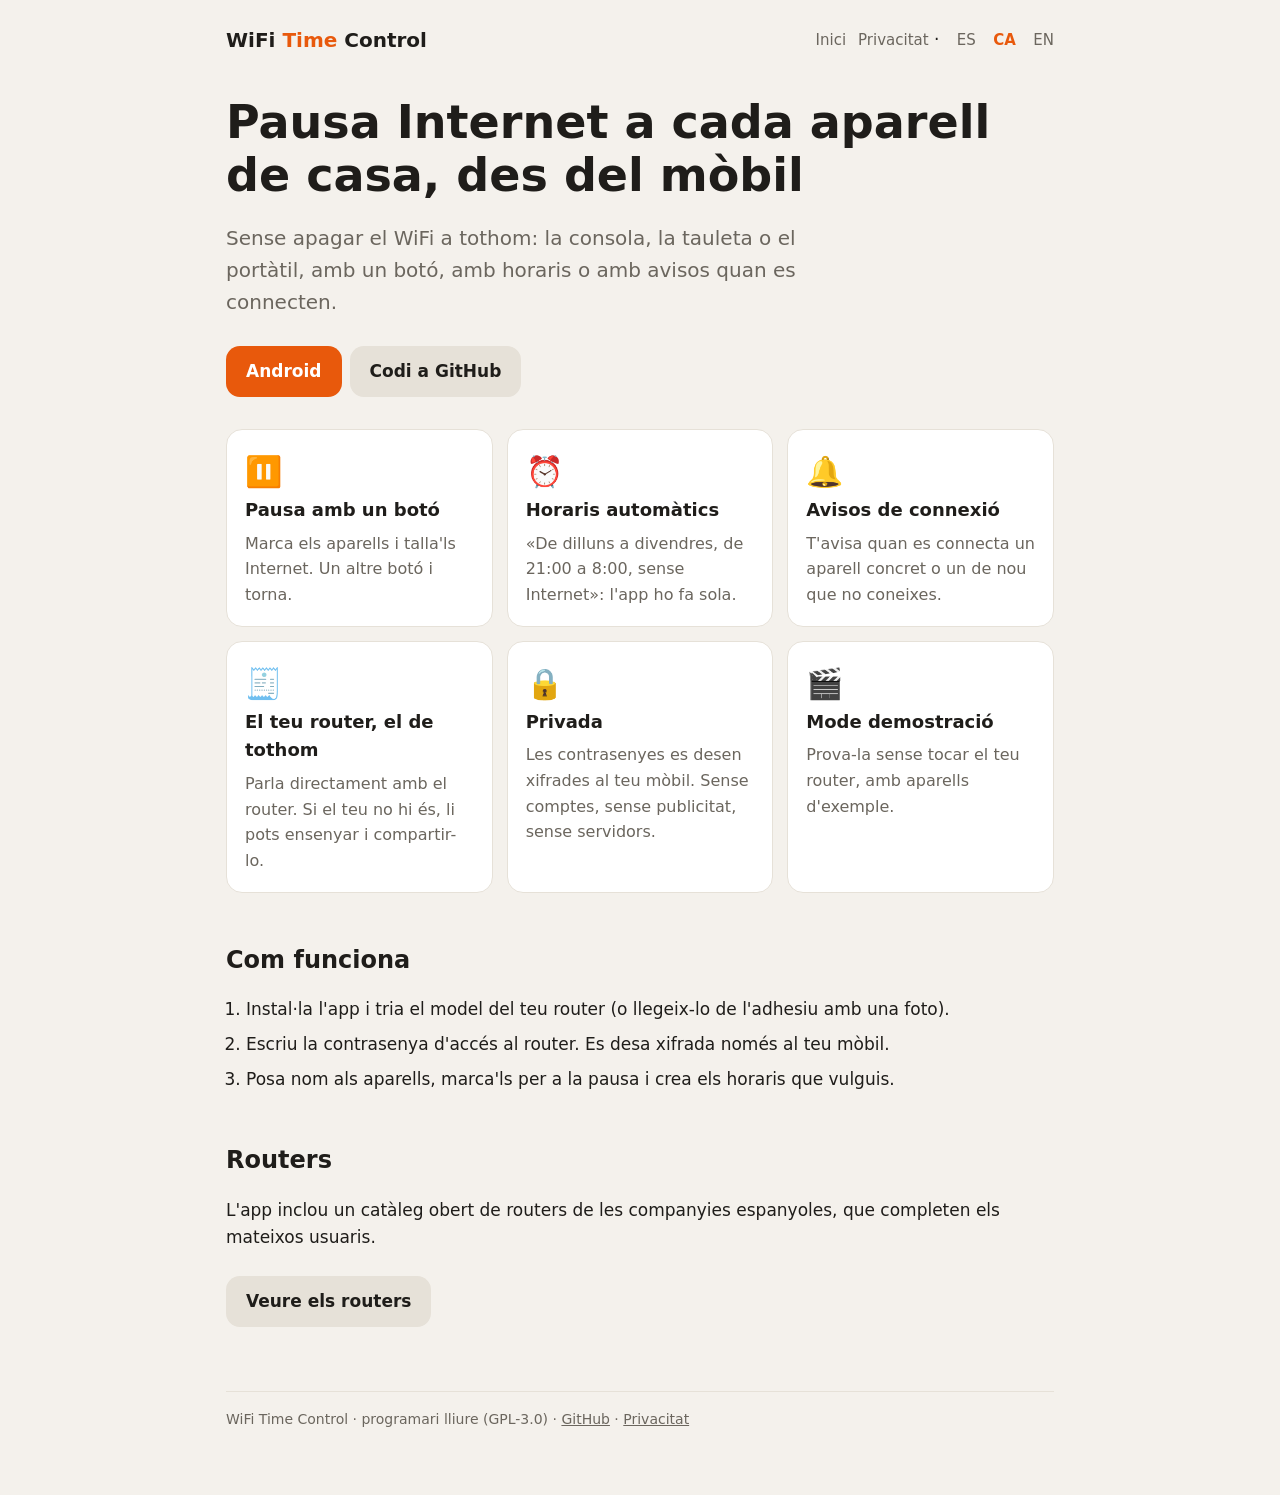
==== docs/ca/index.html @ c4c4367f "3.2.0: modo demostración; web con política de privacidad (es/ca/en) y textos de la ficha de Google P" ====
<!doctype html>
<html lang="ca"><head><meta charset="utf-8"><meta name="viewport" content="width=device-width, initial-scale=1">
<title>WiFi Time Control: pausa Internet a cada aparell</title><meta name="description" content="App Android per pausar i reprendre Internet a aparells concrets de casa, amb horaris i avisos, parlant directament amb el teu router.">
<link rel="stylesheet" href="../estilo.css"></head><body><main>
<header><a class="logo" href="index.html">WiFi <span>Time</span> Control</a>
<nav><a href="index.html">Inici</a><a href="privacitat.html">Privacitat</a> · <a href="../index.html">ES</a> <a href="../ca/index.html" aria-current="true">CA</a> <a href="../en/index.html">EN</a></nav></header>
<h1>Pausa Internet a cada aparell de casa, des del mòbil</h1><p class="lead">Sense apagar el WiFi a tothom: la consola, la tauleta o el portàtil, amb un botó, amb horaris o amb avisos quan es connecten.</p>
<a class="btn" href="https://github.com/Makirfer/wificontrol/releases">Android</a><a class="btn alt" href="https://github.com/Makirfer/wificontrol">Codi a GitHub</a>
<div class="grid" style="margin-top:32px"><div class="card"><div class="ico">⏸️</div><h3>Pausa amb un botó</h3><p>Marca els aparells i talla&#x27;ls Internet. Un altre botó i torna.</p></div><div class="card"><div class="ico">⏰</div><h3>Horaris automàtics</h3><p>«De dilluns a divendres, de 21:00 a 8:00, sense Internet»: l&#x27;app ho fa sola.</p></div><div class="card"><div class="ico">🔔</div><h3>Avisos de connexió</h3><p>T&#x27;avisa quan es connecta un aparell concret o un de nou que no coneixes.</p></div><div class="card"><div class="ico">🧾</div><h3>El teu router, el de tothom</h3><p>Parla directament amb el router. Si el teu no hi és, li pots ensenyar i compartir-lo.</p></div><div class="card"><div class="ico">🔒</div><h3>Privada</h3><p>Les contrasenyes es desen xifrades al teu mòbil. Sense comptes, sense publicitat, sense servidors.</p></div><div class="card"><div class="ico">🎬</div><h3>Mode demostració</h3><p>Prova-la sense tocar el teu router, amb aparells d&#x27;exemple.</p></div></div>

<h2>Com funciona</h2><ol class="steps"><li>Instal·la l&#x27;app i tria el model del teu router (o llegeix-lo de l&#x27;adhesiu amb una foto).</li><li>Escriu la contrasenya d&#x27;accés al router. Es desa xifrada només al teu mòbil.</li><li>Posa nom als aparells, marca&#x27;ls per a la pausa i crea els horaris que vulguis.</li></ol>
<h2>Routers</h2><p>L&#x27;app inclou un catàleg obert de routers de les companyies espanyoles, que completen els mateixos usuaris.</p><a class="btn alt" href="https://github.com/Makirfer/wificontrol/blob/main/catalogo/ROUTERS.md">Veure els routers</a>
<footer>WiFi Time Control · programari lliure (GPL-3.0) · <a href="https://github.com/Makirfer/wificontrol">GitHub</a> · <a href="privacitat.html">Privacitat</a></footer>
</main></body></html>
---- docs/estilo.css ----
:root{--bg:#F4F1EC;--card:#fff;--text:#1F1D1A;--muted:#6B665E;--accent:#E8590C;--line:#E6E1D8}
@media (prefers-color-scheme:dark){:root{--bg:#1B1A18;--card:#26241F;--text:#F2EFE9;--muted:#B5AEA3;--line:#3A3731}}
*{box-sizing:border-box}
body{margin:0;background:var(--bg);color:var(--text);font:17px/1.6 system-ui,-apple-system,"Segoe UI",Roboto,sans-serif}
main{max-width:860px;margin:0 auto;padding:24px 16px 64px}
header{display:flex;justify-content:space-between;align-items:center;gap:12px;flex-wrap:wrap}
.logo{font-weight:800;font-size:20px;text-decoration:none;color:var(--text)}
.logo span{color:var(--accent)}
nav a{color:var(--muted);text-decoration:none;margin-left:12px;font-size:15px}
nav a[aria-current]{color:var(--accent);font-weight:600}
h1{font-size:clamp(30px,6vw,46px);line-height:1.15;margin:40px 0 12px}
h2{font-size:24px;margin:48px 0 12px}
h3{margin:0 0 6px;font-size:18px}
p.lead{font-size:20px;color:var(--muted);max-width:640px}
.grid{display:grid;grid-template-columns:repeat(auto-fit,minmax(240px,1fr));gap:14px}
.card{background:var(--card);border:1px solid var(--line);border-radius:16px;padding:18px}
.card .ico{font-size:30px}
.card p{margin:0;color:var(--muted);font-size:16px}
ol.steps{padding-left:20px}
ol.steps li{margin-bottom:8px}
.btn{display:inline-block;background:var(--accent);color:#fff;padding:12px 20px;border-radius:14px;text-decoration:none;font-weight:600;margin:8px 8px 0 0}
.btn.alt{background:var(--line);color:var(--text)}
.shots{display:flex;gap:12px;overflow-x:auto;padding-bottom:8px}
.shots img{height:440px;border-radius:18px;border:1px solid var(--line)}
footer{margin-top:64px;color:var(--muted);font-size:14px;border-top:1px solid var(--line);padding-top:16px}
footer a{color:var(--muted)}
.legal h2{font-size:20px;margin-top:32px}
.legal li{margin-bottom:6px}
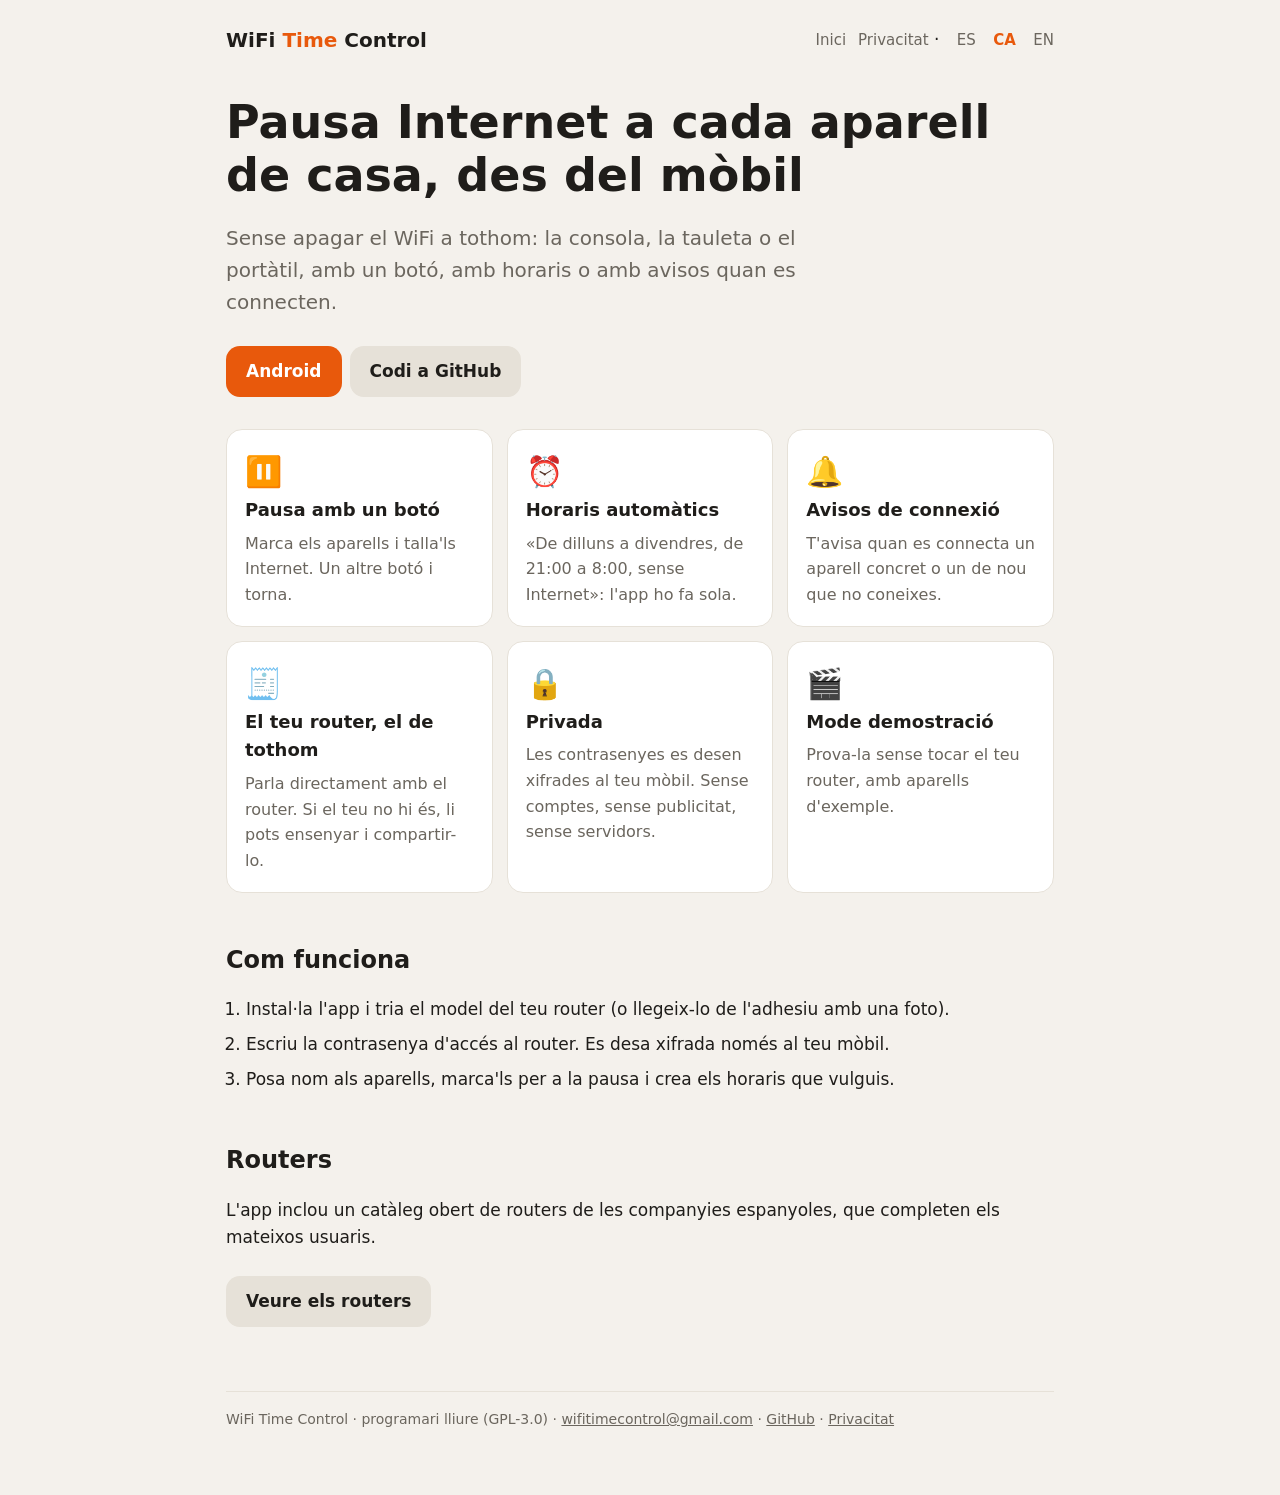
==== commit 8b3aac68: "3.3.3: correo de la app y demostración como ubicación aparte - Correo wifitimecontrol@gmail.com en «" ====
--- a/docs/ca/index.html
+++ b/docs/ca/index.html
@@ -10,5 +10,5 @@
 
 <h2>Com funciona</h2><ol class="steps"><li>Instal·la l&#x27;app i tria el model del teu router (o llegeix-lo de l&#x27;adhesiu amb una foto).</li><li>Escriu la contrasenya d&#x27;accés al router. Es desa xifrada només al teu mòbil.</li><li>Posa nom als aparells, marca&#x27;ls per a la pausa i crea els horaris que vulguis.</li></ol>
 <h2>Routers</h2><p>L&#x27;app inclou un catàleg obert de routers de les companyies espanyoles, que completen els mateixos usuaris.</p><a class="btn alt" href="https://github.com/Makirfer/wificontrol/blob/main/catalogo/ROUTERS.md">Veure els routers</a>
-<footer>WiFi Time Control · programari lliure (GPL-3.0) · <a href="https://github.com/Makirfer/wificontrol">GitHub</a> · <a href="privacitat.html">Privacitat</a></footer>
+<footer>WiFi Time Control · programari lliure (GPL-3.0) · <a href="mailto:wifitimecontrol@gmail.com">wifitimecontrol@gmail.com</a> · <a href="https://github.com/Makirfer/wificontrol">GitHub</a> · <a href="privacitat.html">Privacitat</a></footer>
 </main></body></html>
